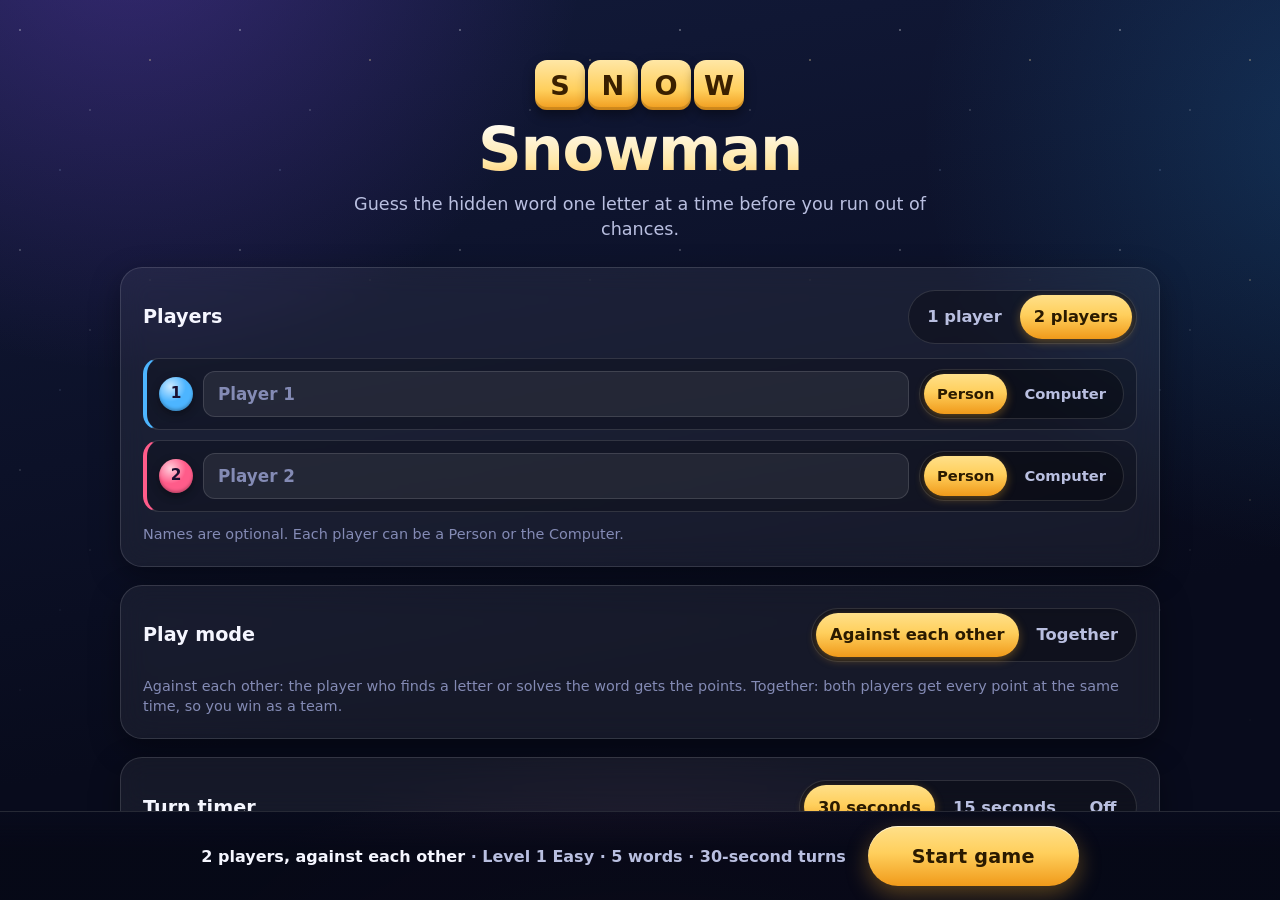
==== index.html @ f8057f7c ""Hooray!" message shows a small picture of the hero instead of a bow emoji Cache tag 2026-11-20p.  C" ====
<!DOCTYPE html>
<html lang="en">
<head>
  <meta charset="utf-8">
  <meta name="viewport" content="width=device-width, initial-scale=1, maximum-scale=1, user-scalable=no, viewport-fit=cover">
  <meta name="theme-color" content="#0c1024">
  <title>Snowman</title>
  <link rel="manifest" href="manifest.json">
  <link rel="icon" type="image/png" href="icon-192.png">
  <link rel="apple-touch-icon" href="icon-192.png">
  <meta name="mobile-web-app-capable" content="yes">
  <meta name="apple-mobile-web-app-title" content="Snowman">
  <!-- When styles.css, words.js, scene.js or game.js changes, change the ?v= tag on all four (and the two in battles.html) so browsers fetch the new copies. -->
  <link rel="stylesheet" href="styles.css?v=2026-11-20p">
</head>
<body>
  <div class="backdrop" aria-hidden="true"></div>

  <!-- ============ SETTINGS SCREEN ============ -->
  <main id="setup" class="screen active">
    <div class="setup-scroll">
      <header class="hero">
        <div class="logo" aria-hidden="true">
          <span class="tile-mini t1">S</span>
          <span class="tile-mini t2">N</span>
          <span class="tile-mini t3">O</span>
          <span class="tile-mini t4">W</span>
        </div>
        <h1>Snowman</h1>
        <p>Guess the hidden word one letter at a time before you run out of chances.</p>
      </header>

      <section class="panel" aria-labelledby="h-players">
        <div class="panel-head">
          <h2 id="h-players">Players</h2>
          <div class="segmented" id="count" role="radiogroup" aria-label="Number of players"></div>
        </div>
        <div class="seats" id="seats"></div>
        <p class="hint">Names are optional. Each player can be a Person or the Computer.</p>
      </section>

      <section class="panel" id="mode-panel" aria-labelledby="h-mode">
        <div class="panel-head">
          <h2 id="h-mode">Play mode</h2>
          <div class="segmented" id="mode-opt" role="radiogroup" aria-label="Play mode"></div>
        </div>
        <p class="hint">Against each other: the player who finds a letter or solves the word gets the points. Together: both players get every point at the same time, so you win as a team.</p>
      </section>

      <section class="panel" aria-labelledby="h-timer">
        <div class="panel-head">
          <h2 id="h-timer">Turn timer</h2>
          <div class="segmented" id="timer-opt" role="radiogroup" aria-label="Turn timer"></div>
        </div>
        <p class="hint">Each turn has 30 or 15 seconds. If time runs out before a letter is picked or Solve is pressed, that counts as a miss and the turn passes. A correct letter gives the same player another turn, with the clock reset.</p>
      </section>

      <section class="panel" aria-labelledby="h-level">
        <div class="panel-head">
          <h2 id="h-level">Level</h2>
        </div>
        <div class="levels" id="levels" role="radiogroup" aria-label="Level"></div>
        <p class="hint">Each game has 5 words. Every word is new, and the player with the most points wins.</p>
      </section>
    </div>

    <footer class="setup-footer">
      <div class="summary" id="summary"></div>
      <button class="btn primary big" id="start-btn" type="button">Start game</button>
    </footer>
  </main>

  <!-- ============ PLAY SCREEN ============ -->
  <main id="game" class="screen">
    <header class="topbar">
      <div class="brand"><span class="brand-mark" aria-hidden="true">S</span><span class="brand-name">Snowman</span></div>
      <div class="round-info" id="round-info"></div>
      <div class="controls">
        <button class="icon-btn" id="sound-btn" type="button" aria-label="Sound on" title="Sound">
          <svg viewBox="0 0 24 24" aria-hidden="true"><path class="spk" d="M4 9v6h4l5 4V5L8 9H4z"/><path class="wave" d="M16 8.5a5 5 0 0 1 0 7M18.5 6a8.5 8.5 0 0 1 0 12"/><path class="mute" d="M17 9l5 6M22 9l-5 6"/></svg>
        </button>
        <button class="icon-btn" id="fs-btn" type="button" aria-label="Full screen" title="Full screen">
          <svg viewBox="0 0 24 24" aria-hidden="true"><path d="M4 9V4h5M15 4h5v5M20 15v5h-5M9 20H4v-5"/></svg>
        </button>
        <button class="btn ghost" id="restart-btn" type="button" title="Restart">
          <svg viewBox="0 0 24 24" aria-hidden="true"><path d="M4 12a8 8 0 1 0 2.6-5.9M4 4v5h5"/></svg><span>Restart</span>
        </button>
        <button class="btn ghost" id="menu-btn" type="button" title="Settings">
          <svg viewBox="0 0 24 24" aria-hidden="true"><path d="M4 7h10M18 7h2M4 17h2M10 17h10"/><circle cx="16" cy="7" r="2"/><circle cx="8" cy="17" r="2"/></svg><span>Settings</span>
        </button>
      </div>
    </header>

    <section class="players" id="players" aria-label="Players"></section>

    <div class="status">
      <div class="status-main" id="status-main" role="status" aria-live="polite"></div>
    </div>

    <section class="table">
      <div class="stage">
        <!-- The path scene: the hero, 8 stepping stones and the creature, filled in by game.js -->
        <div class="scene" id="scene" role="img"></div>
        <div class="clock" id="clock" hidden>
          <svg viewBox="0 0 100 100" class="clock-svg" aria-hidden="true">
            <circle class="ring-bg" cx="50" cy="50" r="44"/>
            <circle class="ring-fg" id="ring" cx="50" cy="50" r="44"/>
          </svg>
          <div class="clock-num"><b id="clock-num">30</b><span>sec</span></div>
        </div>
      </div>

      <!-- Below the scene: the word, then the category, then the Solve button -->
      <section class="word-band">
        <div class="word" id="word" aria-label="The hidden word"></div>
      </section>
      <div class="side">
        <div class="hint-wrap" id="hint"></div>
        <div class="solve-slot" id="solve"></div>
        <div class="toast-slot"><div class="toast" id="toast" aria-live="polite"></div></div>
      </div>
    </section>

    <section class="keyboard" id="keys" aria-label="Letters"></section>
  </main>

  <div class="modal-layer" id="modal-layer" hidden>
    <div class="modal" id="modal" role="dialog" aria-modal="true"></div>
  </div>
  <canvas id="confetti" aria-hidden="true"></canvas>

  <script src="words.js?v=2026-11-20p"></script>
  <script src="scene.js?v=2026-11-20p"></script>
  <script src="game.js?v=2026-11-20p"></script>
</body>
</html>
---- styles.css ----
/* ================= Snowman ================= */
:root {
  --bg-0: #080b1c;
  --bg-1: #121a3a;
  --ink: #f5f6ff;
  --ink-dim: #b9bfe0;
  --ink-faint: #848bb5;
  --glass: rgba(255, 255, 255, .06);
  --glass-2: rgba(255, 255, 255, .1);
  --line: rgba(255, 255, 255, .13);
  --gold: #ffcf5c;
  --gold-deep: #f09a1a;
  --good: #5fe3a1;
  --bad: #ff5c6c;
  --wood: #c08a4b;
  --shadow: 0 10px 30px rgba(0, 0, 0, .35);
  --font: ui-rounded, "SF Pro Rounded", "Avenir Next", "Nunito", "Segoe UI", system-ui, -apple-system, sans-serif;
  --ease: cubic-bezier(.34, 1.4, .5, 1);
}

*, *::before, *::after { box-sizing: border-box; }

html, body {
  height: 100%;
  margin: 0;
  overflow: hidden;
  background: var(--bg-0);
  color: var(--ink);
  font-family: var(--font);
  -webkit-font-smoothing: antialiased;
  -webkit-tap-highlight-color: transparent;
  -webkit-user-select: none;
  user-select: none;
  touch-action: manipulation;
  overscroll-behavior: none;
}

button, input { font: inherit; color: inherit; }
button { cursor: pointer; touch-action: manipulation; }
h1, h2, h3, p { margin: 0; }
[hidden] { display: none !important; }

.backdrop {
  position: fixed; inset: 0; z-index: 0;
  background:
    radial-gradient(60vmax 60vmax at 10% -10%, rgba(120, 70, 220, .35), transparent 60%),
    radial-gradient(55vmax 55vmax at 105% 15%, rgba(40, 150, 230, .22), transparent 60%),
    radial-gradient(70vmax 50vmax at 50% 125%, rgba(255, 110, 150, .16), transparent 60%),
    linear-gradient(170deg, var(--bg-1), var(--bg-0) 70%);
}
.backdrop::before {
  content: ""; position: absolute; inset: 0; opacity: .7;
  background-image:
    radial-gradient(1.2px 1.2px at 20px 30px, #fff, transparent),
    radial-gradient(1px 1px at 90px 110px, rgba(255, 255, 255, .8), transparent),
    radial-gradient(1.4px 1.4px at 150px 60px, rgba(255, 230, 170, .9), transparent),
    radial-gradient(1px 1px at 60px 170px, rgba(180, 210, 255, .9), transparent);
  background-size: 220px 220px;
  -webkit-mask-image: linear-gradient(180deg, #000, transparent 85%);
  mask-image: linear-gradient(180deg, #000, transparent 85%);
}

.screen {
  position: fixed; inset: 0; z-index: 1;
  display: none; flex-direction: column;
  padding: env(safe-area-inset-top) env(safe-area-inset-right) env(safe-area-inset-bottom) env(safe-area-inset-left);
}
.screen.active { display: flex; animation: screen-in .35s ease both; }
@keyframes screen-in { from { opacity: 0; transform: scale(.985); } to { opacity: 1; transform: none; } }

/* ================= Buttons ================= */
.btn {
  display: inline-flex; align-items: center; justify-content: center; gap: 8px;
  border: 1px solid var(--line);
  background: var(--glass-2);
  border-radius: 999px;
  padding: 0 20px;
  min-height: 46px;
  font-weight: 700;
  letter-spacing: .01em;
  white-space: nowrap;
  transition: transform .15s ease, background .15s ease, box-shadow .15s ease;
}
.btn svg { width: 20px; height: 20px; fill: none; stroke: currentColor; stroke-width: 2; stroke-linecap: round; stroke-linejoin: round; flex: none; }
.btn:active { transform: scale(.96); }
.btn.ghost:hover { background: rgba(255, 255, 255, .17); }
.btn.primary {
  border: 0;
  color: #2a1a00;
  background: linear-gradient(180deg, #ffe08a, var(--gold) 45%, var(--gold-deep));
  box-shadow: 0 8px 22px rgba(240, 170, 40, .35), inset 0 1px 0 rgba(255, 255, 255, .6);
}
.btn.primary:hover { box-shadow: 0 10px 28px rgba(240, 170, 40, .5), inset 0 1px 0 rgba(255, 255, 255, .6); }
.btn.danger { border: 0; color: #fff; background: linear-gradient(180deg, #ff7d8e, #e0405c); }
.btn.big { min-height: 60px; padding: 0 44px; font-size: 1.2rem; }
.btn:focus-visible, .icon-btn:focus-visible, .tile:focus-visible, .seg:focus-visible, .key:focus-visible {
  outline: 3px solid var(--gold); outline-offset: 3px;
}

.icon-btn {
  width: 46px; height: 46px; flex: none;
  display: grid; place-items: center;
  border-radius: 50%;
  border: 1px solid var(--line);
  background: var(--glass-2);
  transition: transform .15s ease, background .15s ease;
}
.icon-btn:hover { background: rgba(255, 255, 255, .17); }
.icon-btn:active { transform: scale(.92); }
.icon-btn svg { width: 22px; height: 22px; fill: none; stroke: currentColor; stroke-width: 2; stroke-linecap: round; stroke-linejoin: round; }
.icon-btn .spk { fill: currentColor; stroke: none; }
.icon-btn .mute { display: none; }
.icon-btn.off .wave { display: none; }
.icon-btn.off .mute { display: block; }
.icon-btn.off { color: var(--ink-faint); }

/* Numbered player disc (used on cards, seats and in scores) */
.pdisc {
  --d: 34px;
  width: var(--d); height: var(--d); flex: none;
  display: inline-grid; place-items: center;
  border-radius: 50%;
  font-weight: 900; font-size: calc(var(--d) * .45); line-height: 1;
  color: #1a1030;
  background:
    radial-gradient(circle at 34% 28%, rgba(255, 255, 255, .7), transparent 46%),
    var(--pc);
  box-shadow: 0 3px 8px rgba(0, 0, 0, .4), inset 0 -2px 3px rgba(0, 0, 0, .25);
}
.pdisc.sm { --d: 28px; }

/* ================= Settings ================= */
.setup-scroll {
  flex: 1; min-height: 0; overflow-y: auto; -webkit-overflow-scrolling: touch;
  padding: clamp(18px, 4vh, 40px) clamp(14px, 4vw, 40px) 24px;
  display: flex; flex-direction: column; align-items: center; gap: 18px;
}
.setup-scroll > * { width: 100%; max-width: 1040px; }

.hero { text-align: center; padding-bottom: 6px; }
.hero h1 {
  font-size: clamp(2.3rem, 6vw, 3.8rem); font-weight: 800; letter-spacing: -.02em; line-height: 1.05;
  background: linear-gradient(180deg, #fff, #ffe7a6 70%, #ffc76a);
  -webkit-background-clip: text; background-clip: text; color: transparent;
}
.hero p { margin: 10px auto 0; max-width: 36em; color: var(--ink-dim); font-size: clamp(.98rem, 2vw, 1.1rem); line-height: 1.45; }

.logo { position: relative; width: 210px; height: 74px; margin: 0 auto 8px; }
.tile-mini {
  position: absolute; bottom: 0;
  width: 50px; height: 50px; display: grid; place-items: center;
  border-radius: 12px;
  font-weight: 900; font-size: 1.7rem; color: #3a2000;
  background: linear-gradient(180deg, #ffe7a6, #ffcf5c 60%, #f09a1a);
  box-shadow: 0 5px 12px rgba(0, 0, 0, .4), inset 0 -3px 0 rgba(0, 0, 0, .15);
}
.tile-mini.t1 { left: 0; }
.tile-mini.t2 { left: 53px; }
.tile-mini.t3 { left: 106px; }
.tile-mini.t4 { left: 159px; animation: letter-drop 2.6s cubic-bezier(.5, 0, .9, .5) infinite; }
@keyframes letter-drop {
  0% { transform: translateY(-34px); opacity: 0; }
  12% { opacity: 1; }
  30% { transform: translateY(0); }
  36% { transform: translateY(-7px); }
  42%, 100% { transform: translateY(0); opacity: 1; }
}

.panel {
  background: var(--glass);
  border: 1px solid var(--line);
  border-radius: 22px;
  padding: clamp(14px, 2.4vw, 22px);
  box-shadow: var(--shadow);
  -webkit-backdrop-filter: blur(14px); backdrop-filter: blur(14px);
}
.panel-head { display: flex; align-items: center; justify-content: space-between; gap: 12px; flex-wrap: wrap; margin-bottom: 14px; }
.panel h2 { font-size: 1.2rem; font-weight: 800; }
.hint { color: var(--ink-faint); font-size: .9rem; margin-top: 12px; line-height: 1.4; }

.segmented { display: inline-flex; padding: 4px; gap: 4px; border-radius: 999px; background: rgba(0, 0, 0, .28); border: 1px solid var(--line); }
.seg {
  min-width: 58px; min-height: 44px; padding: 0 14px; border: 0; border-radius: 999px; background: transparent;
  font-weight: 800; font-size: 1.02rem; color: var(--ink-dim);
  transition: background .2s ease, color .2s ease;
}
.seg:hover { color: var(--ink); }
.seg.on { background: linear-gradient(180deg, #ffe08a, var(--gold) 45%, var(--gold-deep)); color: #2a1a00; box-shadow: 0 3px 10px rgba(240, 170, 40, .35); }
.segmented.small .seg { min-width: 0; min-height: 40px; font-size: .92rem; padding: 0 13px; }

.seats { display: grid; gap: 10px; }
.seat {
  display: flex; align-items: center; gap: 10px; flex-wrap: wrap;
  padding: 10px 12px; border-radius: 16px;
  background: rgba(0, 0, 0, .22);
  border: 1px solid var(--line);
  border-left: 4px solid var(--pc);
}
.seat input {
  flex: 1 1 150px; min-width: 0; min-height: 46px;
  padding: 0 14px; border-radius: 12px;
  border: 1px solid var(--line); background: rgba(255, 255, 255, .07);
  font-weight: 700; font-size: 1.05rem;
  -webkit-user-select: text; user-select: text;
}
.seat input::placeholder { color: var(--ink-faint); font-weight: 600; }
.seat .seat-opts { display: flex; gap: 8px; flex-wrap: wrap; }
.seat .diff[hidden] { display: none; }

.levels { display: grid; grid-template-columns: repeat(5, minmax(0, 1fr)); gap: 12px; }
.tile {
  position: relative; text-align: left;
  display: flex; flex-direction: column; gap: 6px;
  padding: 14px; border-radius: 18px; min-height: 176px;
  border: 2px solid var(--line); background: rgba(0, 0, 0, .22);
  transition: transform .15s ease, border-color .2s ease, background .2s ease;
}
.tile:hover { background: rgba(255, 255, 255, .08); }
.tile:active { transform: scale(.98); }
.tile.on { border-color: var(--gold); background: rgba(255, 207, 92, .1); box-shadow: 0 0 0 4px rgba(255, 207, 92, .12); }
.tile.on::after {
  content: "✓"; position: absolute; top: 10px; right: 10px;
  width: 26px; height: 26px; border-radius: 50%;
  display: grid; place-items: center; font-weight: 900; font-size: .9rem;
  background: var(--gold); color: #2a1a00;
}
.tile-num { color: var(--ink-faint); font-size: .8rem; font-weight: 800; letter-spacing: .06em; text-transform: uppercase; }
.tile-name { font-size: 1.1rem; font-weight: 800; }
.tile-sample { font-weight: 900; font-size: 1.05rem; color: var(--gold); letter-spacing: .04em; white-space: nowrap; overflow: hidden; text-overflow: ellipsis; }
.tile-desc { color: var(--ink-dim); font-size: .86rem; line-height: 1.35; }
.tile-size { color: var(--ink-faint); font-size: .8rem; margin-top: auto; line-height: 1.3; }

.setup-footer {
  flex: none; display: flex; align-items: center; justify-content: center; gap: 22px; flex-wrap: wrap;
  padding: 14px clamp(14px, 4vw, 40px) calc(14px + env(safe-area-inset-bottom));
  background: linear-gradient(180deg, transparent, rgba(6, 8, 22, .85) 40%);
  border-top: 1px solid var(--line);
}
.summary { color: var(--ink-dim); font-weight: 600; text-align: center; }
.summary b { color: var(--ink); }

/* ================= Play screen ================= */
.topbar {
  flex: none; display: flex; align-items: center; gap: 14px;
  padding: 10px clamp(10px, 2vw, 22px) 6px;
}
.brand { display: flex; align-items: center; gap: 8px; font-weight: 800; font-size: 1.2rem; white-space: nowrap; }
.brand-mark {
  width: 34px; height: 34px; border-radius: 10px; display: grid; place-items: center; font-size: 1.05rem; font-weight: 900;
  color: #2a1a00; background: linear-gradient(180deg, #ffe08a, var(--gold) 45%, var(--gold-deep));
  box-shadow: 0 3px 10px rgba(240, 170, 40, .4);
}
.round-info { flex: 1; min-width: 0; text-align: center; color: var(--ink-dim); font-weight: 700; white-space: nowrap; overflow: hidden; text-overflow: ellipsis; }
.round-info b { color: var(--ink); }
.controls { display: flex; align-items: center; gap: 8px; }

.players {
  flex: none; display: grid; gap: clamp(6px, 1vw, 12px);
  grid-template-columns: repeat(var(--n, 2), minmax(0, 1fr));
  padding: 6px clamp(10px, 2vw, 22px);
  width: 100%; max-width: 1200px; margin: 0 auto;
}
.pcard {
  position: relative; display: flex; align-items: center; gap: 10px; min-width: 0;
  padding: 10px 14px; border-radius: 18px;
  background: var(--glass); border: 2px solid var(--line);
  transition: transform .25s var(--ease), border-color .25s ease, background .25s ease, box-shadow .25s ease, opacity .25s ease;
}
.pcard-text { flex: 1; min-width: 0; }
.pcard-name { font-weight: 800; font-size: 1.05rem; white-space: nowrap; overflow: hidden; text-overflow: ellipsis; }
.pcard-tag { color: var(--ink-faint); font-size: .8rem; font-weight: 700; white-space: nowrap; overflow: hidden; text-overflow: ellipsis; min-height: 1.1em; }
.pips { display: flex; flex-wrap: wrap; gap: 1px; margin-top: 2px; line-height: 1; }
.pip { font-style: normal; font-size: .95rem; color: rgba(255, 255, 255, .16); }
.pip.on { color: #ff5c6c; text-shadow: 0 0 6px rgba(255, 92, 108, .45); }
.pcard-score { text-align: center; line-height: 1; flex: none; }
.pcard-score b { display: block; font-size: 1.8rem; font-weight: 900; font-variant-numeric: tabular-nums; }
.pcard-score span { font-size: .66rem; font-weight: 800; letter-spacing: .08em; text-transform: uppercase; color: var(--ink-faint); }
.pcard.active {
  border-color: var(--pc);
  background: linear-gradient(180deg, color-mix(in srgb, var(--pc) 22%, transparent), color-mix(in srgb, var(--pc) 8%, transparent));
  box-shadow: 0 0 0 4px color-mix(in srgb, var(--pc) 22%, transparent), 0 10px 26px rgba(0, 0, 0, .35);
  transform: translateY(-2px);
}
.pcard.active .pcard-tag { color: var(--pc); }
.pcard.active .pdisc { animation: bob 1.1s ease-in-out infinite; }
.pcard.active { animation: card-pulse 1.2s ease-in-out infinite; }
@keyframes card-pulse {
  0%, 100% { border-color: var(--pc); box-shadow: 0 0 0 4px color-mix(in srgb, var(--pc) 22%, transparent), 0 10px 26px rgba(0, 0, 0, .35); }
  50% { border-color: #ffffff; box-shadow: 0 0 0 10px color-mix(in srgb, var(--pc) 45%, transparent), 0 10px 26px rgba(0, 0, 0, .35); }
}
.pcard.out { opacity: .5; }
.pcard.out .pcard-name { text-decoration: line-through; }
@keyframes bob { 50% { transform: translateY(-4px); } }

.status {
  flex: none; display: flex; align-items: center; justify-content: center;
  min-height: 52px; padding: 4px clamp(10px, 2vw, 22px);
  position: relative; z-index: 2;
  width: 100%; max-width: 1200px; margin: 0 auto;
}
.status-main { display: flex; align-items: center; gap: 10px; font-weight: 800; font-size: clamp(1.05rem, 2.2vw, 1.4rem); min-width: 0; }
/* Overflow is visible and the line is roomy, so tall and descending letters are not clipped */
.status-main .txt { min-width: 0; line-height: 1.5; padding: 2px 0; white-space: nowrap; }
.status-main .sub { color: var(--ink-dim); font-weight: 600; font-size: .8em; }
.dots::after { content: ""; animation: dots 1.2s steps(4, end) infinite; }
@keyframes dots { 0% { content: ""; } 25% { content: "."; } 50% { content: ".."; } 75% { content: "..."; } }

/* Table: the path scene across the full width, then the word, the category and the Solve button */
.table {
  container-type: size;
  flex: 1; min-height: 0; min-width: 0;
  display: flex; flex-direction: column; align-items: center; justify-content: center;
  gap: clamp(4px, 1.2vh, 12px);
  padding: 4px clamp(10px, 2vw, 22px);
  width: 100%; max-width: 1200px; margin: 0 auto;
  position: relative;
}
.solve-slot { width: 100%; display: flex; justify-content: center; }
.stage { position: relative; width: 100%; min-width: 0; flex: 0 1 auto; }
.scene { width: 100%; display: flex; justify-content: center; }
.stage .clock { position: absolute; top: 0; right: 0; width: clamp(56px, 7vw, 92px); }
.clock {
  position: relative; flex: 0 0 auto; aspect-ratio: 1;
  width: clamp(72px, 9vw, 112px);
  display: grid; place-items: center;
}
.clock.hot { animation: clock-pulse .5s ease-in-out infinite alternate; }
@keyframes clock-pulse { to { transform: scale(1.06); } }
.clock-svg { width: 100%; height: 100%; transform: rotate(-90deg); overflow: visible; }
.clock .ring-bg { fill: rgba(0, 0, 0, .3); stroke: var(--line); stroke-width: 7; }
.clock .ring-fg {
  fill: none; stroke: var(--good); stroke-width: 7; stroke-linecap: round;
  stroke-dasharray: 276.46; stroke-dashoffset: 0;
  transition: stroke-dashoffset .25s linear, stroke .3s ease;
}
.clock.warn .ring-fg { stroke: var(--gold); }
.clock.hot .ring-fg { stroke: var(--bad); }
.clock.idle .ring-fg { stroke: var(--ink-faint); opacity: .5; }
.clock-num { position: absolute; inset: 0; display: flex; flex-direction: column; align-items: center; justify-content: center; line-height: 1; }
.clock-num b { font-size: clamp(1.4rem, 3vw, 2.2rem); font-weight: 900; font-variant-numeric: tabular-nums; }
.clock.warn .clock-num b { color: var(--gold); }
.clock.hot .clock-num b { color: var(--bad); }
.clock.idle .clock-num b { color: var(--ink-faint); }
.clock-num span { margin-top: 2px; font-size: .66rem; font-weight: 800; letter-spacing: .08em; text-transform: uppercase; color: var(--ink-faint); }
.scene-svg { display: block; width: 100%; height: auto; max-height: max(60px, calc(100cqh - 215px)); overflow: visible; }
.scene .ground { fill: #1f3d2d; }
.scene .tuft { stroke: #3f7a52; stroke-width: 2.4; stroke-linecap: round; fill: none; }
/* The stepping stones: green, then yellow, then the last one red */
.scene .stone { stroke: rgba(0, 0, 0, .35); stroke-width: 2; transition: opacity .5s ease; }
.scene .st-g { fill: #5fd38a; }
.scene .st-y { fill: #ffd23f; }
.scene .st-r { fill: #ff5c6c; }
.scene .stone.passed { opacity: .16; }
.scene .stone.next { stroke: #ffffff; stroke-width: 3; }
/* The creature walks one stone per miss; its legs only wiggle while it moves */
.scene .foe { transition: transform .9s ease-in-out; }
.scene-svg.snap .foe { transition: none; }
.scene .sp-legs { animation: sp-wiggle .3s ease-in-out infinite alternate; animation-play-state: paused; transform-box: fill-box; }
.scene .sp-legs.l { transform-origin: 100% 40%; }
.scene .sp-legs.r { transform-origin: 0% 40%; animation-direction: alternate-reverse; }
.scene .foe.walking .sp-legs, .scene .won .sp-legs, .scene .lost .sp-legs { animation-play-state: running; }
.scene .foe.walking .foe-act { animation: foe-bob .3s ease-in-out infinite alternate; }
@keyframes sp-wiggle { from { transform: rotate(-9deg); } to { transform: rotate(9deg); } }
/* Creatures with two or four legs (orc, goblins, warg) swing them while they walk, and kick them when flipped over */
.scene .foe .leg-a, .scene .foe .leg-b { transform-box: fill-box; transform-origin: 50% 0; animation: leg-swing .3s ease-in-out infinite alternate; animation-play-state: paused; }
.scene .foe .leg-b { animation-direction: alternate-reverse; }
.scene .foe.walking .leg-a, .scene .foe.walking .leg-b, .scene .won .foe .leg-a, .scene .won .foe .leg-b, .scene .lost .foe .leg-a, .scene .lost .foe .leg-b { animation-play-state: running; }
@keyframes leg-swing { from { transform: rotate(-16deg); } to { transform: rotate(16deg); } }
@keyframes foe-bob { to { transform: translateY(-4px); } }
.scene .hero-act, .scene .foe-act { transform-box: fill-box; transform-origin: 50% 100%; }
/* Caught (slowed down so it is easy to follow): the creature leaps, bonks the hero on the head and hops down beside him; stars circle his head */
.scene .stars { opacity: 0; }
.scene .stars text { font-size: 22px; }
.scene .stars-spin { transform-box: fill-box; transform-origin: center; animation: stars-spin 1.4s linear infinite; }
.scene .lost .foe-act { animation: foe-pounce 2.2s ease-in-out forwards; }
.scene .lost .hero-act { animation: hero-bonk .7s 1.2s ease-out forwards; }
.scene .lost .stars { animation: show .4s 1.6s forwards; }
@keyframes foe-pounce {
  0% { transform: none; }
  35% { transform: translate(-120px, calc(var(--bonk) - 40px)); }
  55% { transform: translate(-166px, var(--bonk)); }   /* --bonk: the top of the hero's squashed head */
  75% { transform: translate(-120px, -70px); }
  100% { transform: translate(-64px, 0); }
}
@keyframes hero-bonk { 0% { transform: none; } 50% { transform: scale(1.15, .5); } 100% { transform: scale(1, .66); } }
@keyframes stars-spin { to { transform: rotate(360deg); } }
@keyframes show { to { opacity: 1; } }
/* Solved: the hero attacks with his own weapon (Legolas an arrow, Gimli a thrown axe, Gandalf a bolt of
   light from his staff, a hobbit runs in with his sword). The creature is knocked back as it is hit,
   slides back to where it started, flips onto its back and wiggles its legs; the hero hops for joy. */
.scene .shot { opacity: 0; }
.scene .arrow-shaft { stroke: #8a6a3a; stroke-width: 3; }
.scene .arrow-head { fill: #d9dde4; }
.scene .arrow-fletch { stroke: #f4f1e6; stroke-width: 2; }
/* Every hero waits 1 s before attacking, so the players can see the moment */
.scene .won .shot { animation: shot-fly 1.6s 1s linear forwards; }   /* a slow, steady flight so it is easy to follow */
@keyframes shot-fly { 0% { opacity: 1; transform: none; } 95% { opacity: 1; } 100% { opacity: 0; transform: translate(var(--fx), var(--fy)); } }
.scene .spin { transform-box: fill-box; transform-origin: center; }
.scene .won .spin { animation: stars-spin .4s linear infinite; }          /* the thrown axe spins */
.scene .won.w-axe .held { animation: held-away 1.7s 1s forwards; }          /* Gimli's axe leaves his hand, then he has it back */
@keyframes held-away { 0%, 94% { opacity: 0; } 100% { opacity: 1; } }
.scene .staff-glow { transform-box: fill-box; transform-origin: center; }
.scene .won.w-staff .staff-glow { animation: staff-flash .6s 1s ease-out 2 alternate; }
@keyframes staff-flash { to { transform: scale(3); } }
/* The sword fighter runs to the creature at a steady jog (2.7 s), strikes, and stays there hopping for joy */
.scene .won.w-sword .hero-act { animation: hero-charge 3.1s 1s ease-in-out forwards, hero-hop-there .35s 4.6s ease-in-out 4 alternate; }
.scene .won.w-sword .hero-act .leg-a, .scene .won.w-sword .hero-act .leg-b { transform-box: fill-box; transform-origin: 50% 0; animation: leg-swing .34s 1s ease-in-out 8 alternate; }
.scene .won.w-sword .hero-act .leg-b { animation-direction: alternate-reverse; }
@keyframes hero-charge {
  0% { transform: none; }
  87% { transform: translateX(var(--reach)); }
  93% { transform: translateX(var(--reach)) rotate(12deg); }
  100% { transform: translateX(var(--reach)); }
}
@keyframes hero-hop-there { from { transform: translateX(var(--reach)); } to { transform: translateX(var(--reach)) translateY(-14px); } }
/* With the slower run (and the 1 s wait) the strike lands at about 3.9 s, so the creature is knocked back then */
.scene .won.w-sword .foe-act { animation-delay: 3.9s; animation-duration: 2s; }   /* ends at 5.9 s, just before the result box at 6 s */
.scene .won.w-sword .hit-in { animation-delay: 3.85s; }
/* A flash where the weapon hits */
.scene .hit-in { opacity: 0; transform-box: fill-box; transform-origin: center; }
.scene .hit-ring { fill: none; stroke: #fff6c8; stroke-width: 4; }
.scene .hit-burst { stroke: #ffffff; stroke-width: 3; stroke-linecap: round; }
.scene .won .hit-in { animation: hit-flash .6s 2.5s ease-out forwards; }
@keyframes hit-flash { 0% { opacity: 0; transform: scale(.3); } 30% { opacity: 1; transform: scale(1.1); } 100% { opacity: 0; transform: scale(1.5); } }
.scene .won .foe-act { transform-origin: 50% 50%; animation: foe-flee 2.4s 2.55s ease-in-out forwards; }   /* starts as the weapon hits */
.scene .won .hero-act { animation: hero-hop .35s 4s ease-in-out 4 alternate; }
@keyframes foe-flee {
  0% { transform: none; }
  12% { transform: translateY(-36px); }
  22% { transform: translateY(0); }
  70% { transform: translateX(var(--back)); }
  85%, 100% { transform: translateX(var(--back)) scaleY(-1); }
}
@keyframes hero-hop { to { transform: translateY(-14px); } }
@media (prefers-reduced-motion: reduce) {
  .scene .foe { transition: none; }
  .scene .sp-legs, .scene .foe .leg-a, .scene .foe .leg-b, .scene .stars-spin, .scene .spin, .scene .foe.walking .foe-act { animation: none; }
  .scene .won .shot, .scene .won .hit-in, .scene .won .foe-act, .scene .lost .foe-act, .scene .won .hero-act, .scene .lost .hero-act,
  .scene .lost .stars, .scene .won .held, .scene .won .staff-glow, .scene .won .hero-act .leg-a, .scene .won .hero-act .leg-b { animation-duration: .01s; animation-delay: 0s; animation-iteration-count: 1; }
  .scene .won.w-sword .foe-act, .scene .won.w-sword .hit-in, .scene .won.w-sword .hero-act { animation-duration: .01s; animation-delay: 0s; }
}

.side {
  display: flex; flex-direction: column; align-items: center; gap: 14px;
  min-width: 0; width: 100%;   /* not positioned, so the toast is placed over the top of the scene */
}
.hint-wrap { min-height: 0; display: grid; place-items: center; }
.hint-wrap:empty { display: none; }   /* levels 2 to 5: no hint, so no space is kept for one */
.picture { font-size: clamp(3.6rem, 11vh, 6.2rem); line-height: 1; filter: drop-shadow(0 6px 12px rgba(0, 0, 0, .4)); animation: bob 2.4s ease-in-out infinite; }
.chip {
  padding: 10px 18px; border-radius: 999px;
  background: var(--glass-2); border: 1px solid var(--line);
  font-weight: 700; font-size: clamp(1rem, 2vw, 1.2rem); color: var(--ink-dim);
}
.chip b { color: var(--gold); }

/* The word band spans the full width of the screen. Every letter box shrinks as needed,
   so the whole word always stays on one line. */
.word-band { flex: none; width: 100%; padding: clamp(8px, 1.6vh, 14px) clamp(8px, 2vw, 22px) 4px; }
.word {
  --gap: clamp(3px, .6vw, 8px);
  container-type: inline-size;
  display: flex; flex-wrap: nowrap; justify-content: center; gap: var(--gap);
  width: 100%; margin: 0;
}
.wl {
  --w: min(clamp(26px, 6.2vw, 58px), calc((100cqi - (var(--n, 1) - 1) * var(--gap)) / var(--n, 1)));
  width: var(--w); flex: 0 0 auto;
  height: clamp(44px, 9vh, 66px);
  display: grid; place-items: center;
  border-bottom: 5px solid rgba(255, 255, 255, .55);
  font-weight: 900; font-size: min(clamp(1.6rem, 4.6vw, 3rem), calc(var(--w) * .72));
  color: var(--gold);
  text-shadow: 0 3px 8px rgba(0, 0, 0, .4);
}
.wl.found { color: var(--good); }
.wl.pop { animation: pop-in .5s var(--ease); }
.wl.missed { color: var(--bad); opacity: .85; }
@keyframes pop-in { from { transform: scale(.4) translateY(10px); opacity: 0; } }

/* The toast floats over the top of the scene (the sky), out of the page flow, so showing it never moves anything else. */
.toast-slot { position: absolute; top: 2px; left: 0; right: 0; height: 52px; z-index: 8; pointer-events: none; }
.toast {
  position: absolute; left: 50%; top: 50%; translate: -50% -50%;
  display: flex; align-items: center; gap: 12px;
  max-width: calc(100% - 16px); white-space: nowrap;
  padding: 10px 20px; border-radius: 20px;
  background: rgba(14, 10, 34, .92); border: 2px solid var(--gold);
  box-shadow: 0 10px 30px rgba(0, 0, 0, .5), 0 0 30px rgba(255, 207, 92, .2);
  font-weight: 900; font-size: clamp(1.1rem, 2.6vw, 1.5rem);
  transform: scale(.7); opacity: 0;
  transition: transform .3s var(--ease), opacity .2s ease;
}
.toast.show { transform: scale(1); opacity: 1; }
.toast-ico { font-size: 1.5em; line-height: 1; }
.toast-pic { display: block; width: 1.9em; height: 1.65em; overflow: visible; }   /* a small picture of the creature */
.msg .toast-pic { display: inline-block; vertical-align: middle; width: 2.6em; height: 1.9em; }

/* On-screen keyboard */
.keyboard { flex: none; width: 100%; max-width: 1000px; margin: 0 auto; padding: 6px clamp(8px, 2vw, 18px) calc(12px + env(safe-area-inset-bottom)); }
.kb-alpha { display: grid; grid-template-columns: repeat(9, minmax(0, 1fr)); gap: clamp(6px, 1vw, 10px); }
.kb-row { display: flex; justify-content: center; gap: clamp(3px, .6vw, 7px); margin-bottom: clamp(4px, .8vh, 8px); }
.kb-row:last-child { margin-bottom: 0; }
.key {
  flex: 1 1 0; min-width: 0; height: clamp(38px, 7.2vh, 56px);
  border: 1px solid var(--line); border-radius: 14px;
  background: rgba(255, 255, 255, .1);
  font-weight: 900; font-size: clamp(1rem, 2.6vw, 1.35rem);
  box-shadow: 0 4px 0 rgba(0, 0, 0, .3);
  transition: transform .1s ease, background .15s ease;
}
.key.big { height: clamp(50px, 9vh, 72px); font-size: clamp(1.5rem, 4.4vw, 2.3rem); border-radius: 18px; }
/* Levels 3 to 5: a little bigger letter boxes */
.keyboard.qwerty .key { height: clamp(44px, 8vh, 62px); font-size: clamp(1.15rem, 3.1vw, 1.6rem); }
.kb-row .key { max-width: 62px; }
.key:not(:disabled):hover { background: rgba(255, 255, 255, .2); }
.key:not(:disabled):active { transform: translateY(2px); box-shadow: 0 2px 0 rgba(0, 0, 0, .3); }
.key:disabled { opacity: .4; cursor: default; }
.key.hit { background: linear-gradient(180deg, #8af0bd, var(--good)); color: #063a22; border-color: transparent; opacity: 1; }
.key.miss { background: linear-gradient(180deg, #ff8a95, var(--bad)); color: #3e0a12; border-color: transparent; opacity: .9; text-decoration: line-through; }
.key:disabled { box-shadow: none; }

/* Solve the whole word */
.solve-bar { display: flex; flex-wrap: wrap; justify-content: center; align-items: center; gap: 8px; margin-bottom: 8px; min-height: 40px; }
.solve-bar.solve-empty { visibility: hidden; }
.solve-bar .btn { min-height: 40px; padding: 0 16px; font-size: .95rem; }
.solve-bar .btn.solve-go {
  border: 0; color: #0b3a1e;
  background: linear-gradient(180deg, #d6fbe2, #9ff0b9);
  box-shadow: 0 6px 16px rgba(95, 227, 161, .35), inset 0 1px 0 rgba(255, 255, 255, .7);
}
.solve-bar .btn.solve-go:hover { background: linear-gradient(180deg, #e6fdec, #b2f5c8); }
.solve-bar .btn:disabled { opacity: .4; }
.wl.typed { color: #fff; border-bottom-color: var(--gold); }

/* ================= Modal ================= */
.modal-layer {
  position: fixed; inset: 0; z-index: 20; display: grid; place-items: center; padding: 18px;
  background: rgba(5, 6, 18, .62);
  -webkit-backdrop-filter: blur(5px); backdrop-filter: blur(5px);
  animation: fade .2s ease both;
}
@keyframes fade { from { opacity: 0; } }
.modal {
  width: min(520px, 100%); max-height: 92vh; overflow-y: auto;
  padding: clamp(20px, 4vw, 32px); border-radius: 26px; text-align: center;
  background: linear-gradient(180deg, #26204f, #151333);
  border: 1px solid rgba(255, 255, 255, .18);
  box-shadow: 0 30px 80px rgba(0, 0, 0, .65);
  animation: modal-in .35s var(--ease) both;
}
@keyframes modal-in { from { transform: scale(.85) translateY(20px); opacity: 0; } }
.modal-ico { font-size: 3.4rem; line-height: 1; margin-bottom: 8px; }
.modal h3 { font-size: clamp(1.5rem, 4.5vw, 2.1rem); font-weight: 900; line-height: 1.15; }
.modal p { color: var(--ink-dim); margin-top: 8px; line-height: 1.45; }
.answer {
  margin: 16px auto 0; display: inline-block; padding: 10px 22px; border-radius: 18px;
  background: rgba(0, 0, 0, .3); border: 1px solid var(--line);
  font-weight: 900; font-size: clamp(1.6rem, 5vw, 2.3rem); letter-spacing: .12em; color: var(--gold);
}
.scores { display: grid; gap: 8px; margin: 18px 0 4px; text-align: left; }
.score-row { display: flex; align-items: center; gap: 10px; padding: 8px 12px; border-radius: 14px; background: rgba(0, 0, 0, .25); border: 1px solid var(--line); }
.score-row .nm { flex: 1; min-width: 0; font-weight: 800; overflow: hidden; text-overflow: ellipsis; white-space: nowrap; }
.score-row .sc { font-weight: 900; font-size: 1.3rem; font-variant-numeric: tabular-nums; }
.score-row.lead { border-color: var(--gold); background: rgba(255, 207, 92, .1); }
.modal-actions { display: flex; gap: 10px; justify-content: center; flex-wrap: wrap; margin-top: 20px; }
.modal-actions .btn { min-height: 52px; padding: 0 24px; }

#confetti { position: fixed; inset: 0; width: 100%; height: 100%; z-index: 30; pointer-events: none; }

/* ================= Responsive ================= */
@media (min-width: 1400px) and (min-height: 820px) {
  html { font-size: 19px; }
  .pcard .pdisc { --d: 46px; }
  .btn, .icon-btn { min-height: 52px; }
  .icon-btn { width: 52px; height: 52px; }
}
@media (max-width: 900px) {
  .levels { grid-template-columns: repeat(3, minmax(0, 1fr)); }
  .levels .tile:last-child:nth-child(3n + 1) { grid-column: 2 / span 1; }
}
@media (max-width: 720px) {
  .brand-name { display: none; }
  .controls .btn { padding: 0; width: 46px; }
  .controls .btn span { display: none; }
  .round-info .long { display: none; }
  .round-info { font-size: .9rem; text-align: left; }
  .topbar { gap: 8px; }
  .pcard { padding: 8px 10px; gap: 8px; border-radius: 14px; }
  .pcard .pdisc { --d: 30px; }
  .pcard-name { font-size: .95rem; }
  .pcard-score b { font-size: 1.4rem; }
  .pcard-score span { display: none; }
  .players[style*="--n: 4"] .pcard-tag { display: none; }
  .players[style*="--n: 4"] { grid-template-columns: repeat(2, minmax(0, 1fr)); }
  .players[style*="--n: 4"] .pcard { padding: 5px 10px; }
  .players[style*="--n: 3"] .pcard-tag { display: none; }
  .levels { grid-template-columns: repeat(2, minmax(0, 1fr)); }
  .levels .tile:last-child:nth-child(odd) { grid-column: span 2; }
  .levels .tile { min-height: 0; }
  .tile-desc { display: none; }
  /* Phones: keep the scene, word and Solve button all on screen above the keyboard */
  .table { gap: 4px; position: relative; }
  .hint-wrap { min-height: 0; }
  .picture { font-size: clamp(2.4rem, 7vh, 3.6rem); }
  .chip { padding: 6px 14px; }
  .side { gap: 4px; }
  .toast-slot { position: absolute; top: 2px; left: 0; right: 0; height: auto; z-index: 8; }
  .status { min-height: 40px; }
}
@media (max-width: 480px) {
  .seat .seat-opts { width: 100%; }
  .btn.big { width: 100%; }
  .kb-row .key { max-width: none; }
  .pcard .pips { display: none; }
}
/* Short windows: shrink the keys so the word and keyboard stay on screen */
@media (max-height: 820px) {
  .toast-slot { height: 44px; }
  .key.big { height: clamp(40px, 7vh, 60px); }
  .keyboard.qwerty .key { height: clamp(38px, 6.5vh, 54px); }
}
@media (max-height: 560px) {
  .topbar { padding-top: 4px; padding-bottom: 2px; }
  .players { padding-top: 2px; padding-bottom: 2px; }
  .pcard { padding: 4px 10px; }
  .pcard-tag, .pcard-score span { display: none; }
  .pcard .pdisc { --d: 26px; }
  .status { min-height: 34px; }
  .icon-btn, .controls .btn { width: 40px; height: 40px; min-height: 40px; }
  .controls .btn { padding: 0; }
  .controls .btn span { display: none; }   /* icons only, so the buttons don't overlap */
  .toast-slot { height: 36px; }
}
/* Short landscape screens (phones turned sideways): the word, category and Solve button share one row under the scene */
@media (max-height: 560px) and (orientation: landscape) {
  .table { display: grid; grid-template-columns: minmax(0, 1fr) auto; grid-template-areas: "stage stage" "word side"; align-content: center; column-gap: 12px; row-gap: 4px; }
  .stage { grid-area: stage; }
  .word-band { grid-area: word; padding: 0; }
  .side { grid-area: side; flex-direction: row; width: auto; gap: 8px; }
  .solve-slot { width: auto; }
  .solve-bar { margin-bottom: 0; flex-wrap: nowrap; }
  .chip { padding: 4px 12px; font-size: .9rem; white-space: nowrap; }
  .wl { height: 40px; }
  .scene-svg { max-height: max(40px, calc(100cqh - 56px)); }
  .stage .clock { width: 48px; }
}
@media (max-height: 450px) {
  .key.big { height: 34px; font-size: 1.3rem; border-radius: 12px; }
  .kb-alpha { gap: 5px; }
}
@media (prefers-reduced-motion: reduce) {
  .backdrop::after, .tile-mini.t4, .pcard.active .pdisc, .pcard.active, .picture { animation: none; }
}
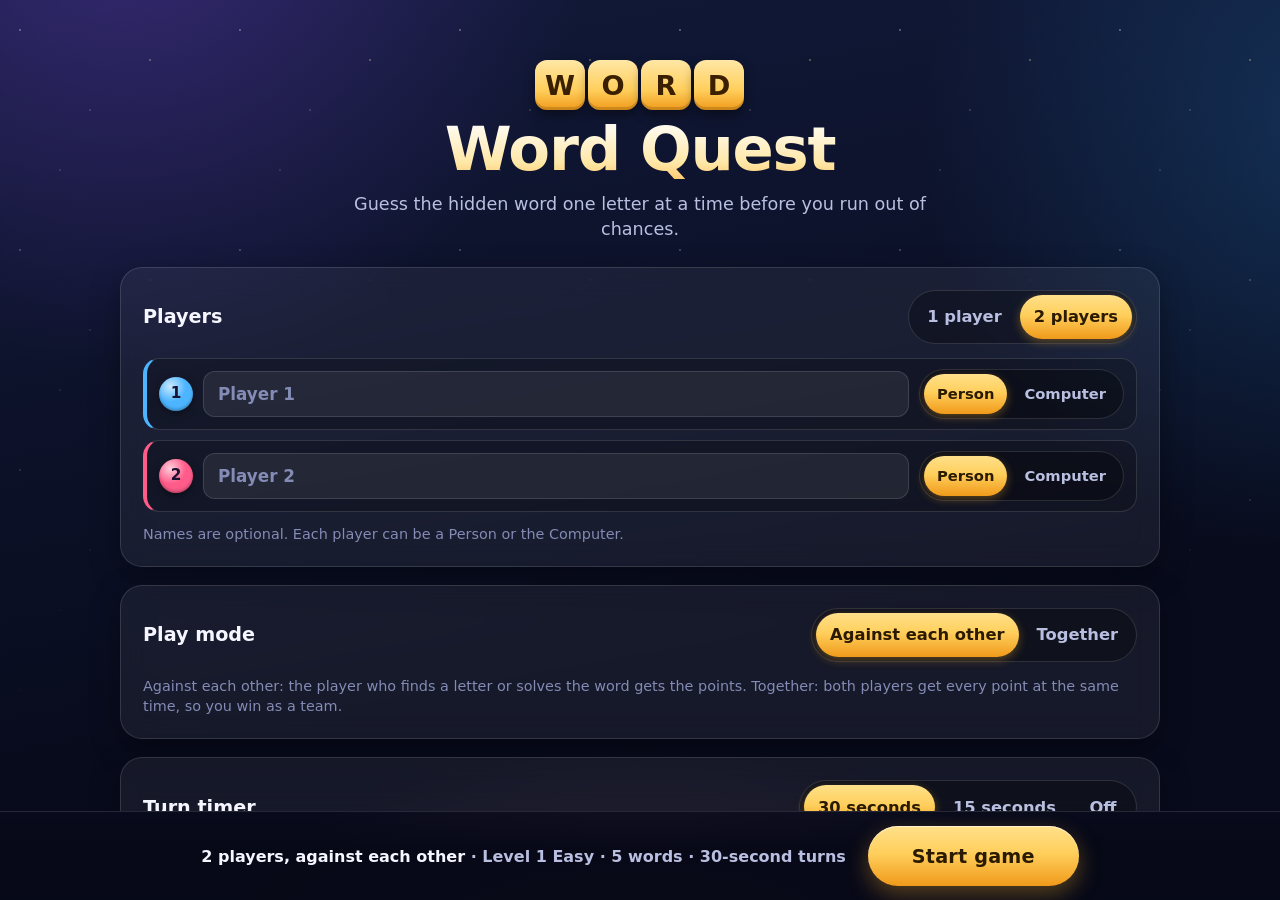
==== commit 45605db2: "Rename the game to Word Quest, with a new icon Title, heading, logo tiles (W O R D), top-bar badge, " ====
--- a/index.html
+++ b/index.html
@@ -4,14 +4,14 @@
   <meta charset="utf-8">
   <meta name="viewport" content="width=device-width, initial-scale=1, maximum-scale=1, user-scalable=no, viewport-fit=cover">
   <meta name="theme-color" content="#0c1024">
-  <title>Snowman</title>
+  <title>Word Quest</title>
   <link rel="manifest" href="manifest.json">
   <link rel="icon" type="image/png" href="icon-192.png">
   <link rel="apple-touch-icon" href="icon-192.png">
   <meta name="mobile-web-app-capable" content="yes">
-  <meta name="apple-mobile-web-app-title" content="Snowman">
+  <meta name="apple-mobile-web-app-title" content="Word Quest">
   <!-- When styles.css, words.js, scene.js or game.js changes, change the ?v= tag on all four (and the two in battles.html) so browsers fetch the new copies. -->
-  <link rel="stylesheet" href="styles.css?v=2026-11-20p">
+  <link rel="stylesheet" href="styles.css?v=2026-11-20q">
 </head>
 <body>
   <div class="backdrop" aria-hidden="true"></div>
@@ -21,12 +21,12 @@
     <div class="setup-scroll">
       <header class="hero">
         <div class="logo" aria-hidden="true">
-          <span class="tile-mini t1">S</span>
-          <span class="tile-mini t2">N</span>
-          <span class="tile-mini t3">O</span>
-          <span class="tile-mini t4">W</span>
+          <span class="tile-mini t1">W</span>
+          <span class="tile-mini t2">O</span>
+          <span class="tile-mini t3">R</span>
+          <span class="tile-mini t4">D</span>
         </div>
-        <h1>Snowman</h1>
+        <h1>Word Quest</h1>
         <p>Guess the hidden word one letter at a time before you run out of chances.</p>
       </header>
 
@@ -73,7 +73,7 @@
   <!-- ============ PLAY SCREEN ============ -->
   <main id="game" class="screen">
     <header class="topbar">
-      <div class="brand"><span class="brand-mark" aria-hidden="true">S</span><span class="brand-name">Snowman</span></div>
+      <div class="brand"><span class="brand-mark" aria-hidden="true">W</span><span class="brand-name">Word Quest</span></div>
       <div class="round-info" id="round-info"></div>
       <div class="controls">
         <button class="icon-btn" id="sound-btn" type="button" aria-label="Sound on" title="Sound">
@@ -129,8 +129,8 @@
   </div>
   <canvas id="confetti" aria-hidden="true"></canvas>
 
-  <script src="words.js?v=2026-11-20p"></script>
-  <script src="scene.js?v=2026-11-20p"></script>
-  <script src="game.js?v=2026-11-20p"></script>
+  <script src="words.js?v=2026-11-20q"></script>
+  <script src="scene.js?v=2026-11-20q"></script>
+  <script src="game.js?v=2026-11-20q"></script>
 </body>
 </html>
--- a/styles.css
+++ b/styles.css
@@ -1,4 +1,4 @@
-/* ================= Snowman ================= */
+/* ================= Word Quest ================= */
 :root {
   --bg-0: #080b1c;
   --bg-1: #121a3a;
